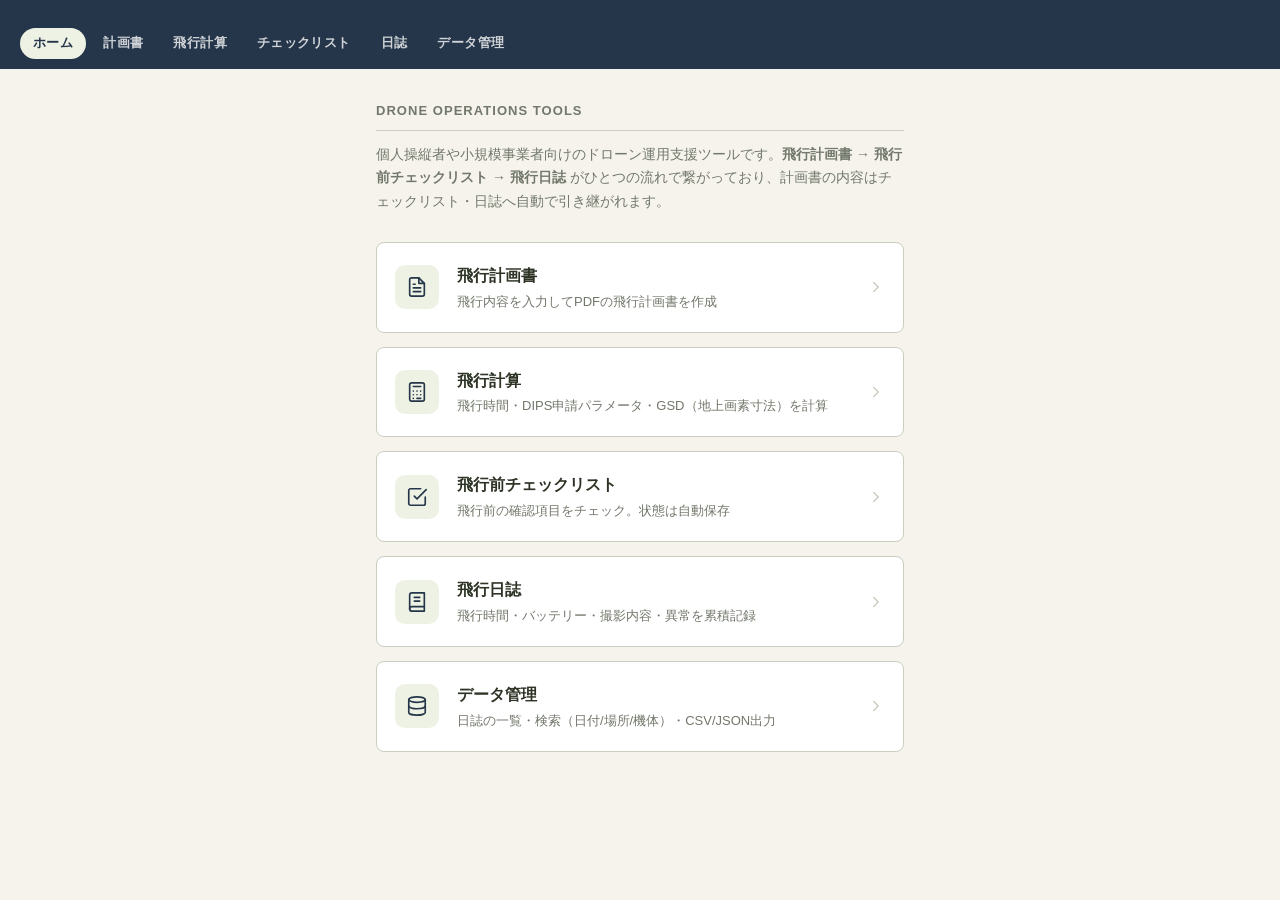
==== index.html @ 58a5f8cb "ヘッダーのSVGアイコン削除とレイアウト改善 - 全ページのヘッダーからSVG（太陽マーク）を削除 - flight-log.html: 480px以下で飛行日と飛行時間を1列表示に変更し、入力欄の高" ====
<!DOCTYPE html>
<html lang="ja">
<head>
  <meta charset="UTF-8">
  <meta name="viewport" content="width=device-width, initial-scale=1.0">
  <title>ドローン運用ツール</title>
  <link rel="manifest" href="manifest.json">
  <meta name="theme-color" content="#25364A">
  <style>
    *, *::before, *::after { box-sizing: border-box; margin: 0; padding: 0; }

    :root {
      --accent: #25364A;
      --accent-light: #EEF2E4;
      --border: #C8CEC0;
      --text: #2D3325;
      --muted: #72786B;
      --bg: #F5F3EC;
      --white: #ffffff;
      --radius: 8px;
    }

    body {
      font-family: "Hiragino Kaku Gothic ProN", "Hiragino Sans", "Noto Sans JP", Meiryo, sans-serif;
      background: var(--bg);
      color: var(--text);
      font-size: 15px;
      line-height: 1.6;
      min-height: 100vh;
    }

    /* ===== ヘッダー ===== */
    .site-header {
      background: var(--accent);
      color: #fff;
      padding: 14px 24px;
      display: flex;
      align-items: center;
      gap: 12px;
    }
    .site-header svg { flex-shrink: 0; }
    .site-header h1 { font-size: 18px; font-weight: 700; letter-spacing: .03em; }

    /* ===== コンテナ ===== */
    .container {
      max-width: 560px;
      margin: 0 auto;
      padding: 32px 16px 64px;
    }

    /* ===== 説明文 ===== */
    .page-label {
      font-size: 13px;
      font-weight: 700;
      text-transform: uppercase;
      letter-spacing: .08em;
      color: var(--muted);
      margin-bottom: 12px;
      padding-bottom: 8px;
      border-bottom: 1px solid var(--border);
    }

    .page-desc {
      font-size: 14px;
      color: var(--muted);
      margin-bottom: 28px;
      line-height: 1.7;
    }

    /* ===== ツールカード一覧 ===== */
    .tool-list {
      display: flex;
      flex-direction: column;
      gap: 14px;
    }

    /* ===== カード ===== */
    .tool-card {
      display: flex;
      align-items: center;
      gap: 18px;
      padding: 20px 18px;
      background: var(--white);
      border: 1px solid var(--border);
      border-radius: var(--radius);
      text-decoration: none;
      color: inherit;
      transition: background .18s, border-color .18s, box-shadow .18s, transform .12s;
      -webkit-tap-highlight-color: transparent;
    }
    .tool-card:hover {
      background: var(--accent-light);
      border-color: var(--accent);
      box-shadow: 0 4px 14px rgba(37, 54, 74, .12);
      transform: translateY(-2px);
    }
    .tool-card:active {
      transform: translateY(0);
      box-shadow: 0 2px 6px rgba(37, 54, 74, .10);
    }

    /* カードアイコン */
    .card-icon {
      flex-shrink: 0;
      width: 44px;
      height: 44px;
      background: var(--accent-light);
      border-radius: 10px;
      display: flex;
      align-items: center;
      justify-content: center;
      transition: background .18s;
    }
    .tool-card:hover .card-icon {
      background: var(--white);
    }

    /* カードテキスト */
    .card-body {
      flex: 1;
      min-width: 0;
    }
    .card-title {
      display: block;
      font-size: 16px;
      font-weight: 700;
      color: var(--text);
      margin-bottom: 3px;
    }
    .card-desc {
      display: block;
      font-size: 13px;
      color: var(--muted);
      line-height: 1.55;
    }

    /* 矢印 */
    .card-arrow {
      flex-shrink: 0;
      color: var(--border);
      transition: color .18s, transform .18s;
    }
    .tool-card:hover .card-arrow {
      color: var(--accent);
      transform: translateX(3px);
    }

    /* ===== スマホ対応 ===== */
    @media (max-width: 480px) {
      .site-header { padding: 12px 16px; }
      .site-header h1 { font-size: 16px; }
      .container { padding: 24px 12px 56px; }
      .tool-card { padding: 16px 14px; gap: 14px; }
      .card-icon { width: 40px; height: 40px; }
      .card-title { font-size: 15px; }
    }
  
    /* ===== 共通ナビ ===== */
    .site-nav {
      background: var(--accent);
      display: flex;
      gap: 4px;
      padding: 0 20px 10px;
      overflow-x: auto;
      -webkit-overflow-scrolling: touch;
      scrollbar-width: none;
    }
    .site-nav::-webkit-scrollbar { display: none; }
    .site-nav a {
      color: rgba(255, 255, 255, .78);
      text-decoration: none;
      font-size: 13px;
      font-weight: 700;
      padding: 5px 13px;
      border-radius: 999px;
      white-space: nowrap;
      letter-spacing: .03em;
      transition: background .15s, color .15s;
    }
    .site-nav a:hover { color: #fff; background: rgba(255, 255, 255, .14); }
    .site-nav a[aria-current="page"] {
      background: var(--accent-light);
      color: var(--accent);
    }
    @media print { .site-nav { display: none !important; } }
    @media (max-width: 480px) {
      .site-nav { padding: 0 14px 9px; }
    }
  </style>
</head>
<body>

<header class="site-header">
</header>

<nav class="site-nav" aria-label="ツール間ナビゲーション">
  <a href="index.html" aria-current="page">ホーム</a>
  <a href="flight-plan.html">計画書</a>
  <a href="calculator.html">飛行計算</a>
  <a href="checklist.html">チェックリスト</a>
  <a href="flight-log.html">日誌</a>
  <a href="data.html">データ管理</a>
</nav>


<div class="container">

  <div class="page-label">Drone Operations Tools</div>
  <p class="page-desc">個人操縦者や小規模事業者向けのドローン運用支援ツールです。<strong>飛行計画書 → 飛行前チェックリスト → 飛行日誌</strong> がひとつの流れで繋がっており、計画書の内容はチェックリスト・日誌へ自動で引き継がれます。</p>

  <div class="tool-list">

    <a class="tool-card" href="flight-plan.html">
      <div class="card-icon">
        <svg width="22" height="22" viewBox="0 0 24 24" fill="none" stroke="#25364A" stroke-width="1.8" stroke-linecap="round" stroke-linejoin="round">
          <path d="M14 2H6a2 2 0 0 0-2 2v16a2 2 0 0 0 2 2h12a2 2 0 0 0 2-2V8z"/>
          <polyline points="14 2 14 8 20 8"/>
          <line x1="16" y1="13" x2="8" y2="13"/>
          <line x1="16" y1="17" x2="8" y2="17"/>
          <polyline points="10 9 9 9 8 9"/>
        </svg>
      </div>
      <div class="card-body">
        <span class="card-title">飛行計画書</span>
        <span class="card-desc">飛行内容を入力してPDFの飛行計画書を作成</span>
      </div>
      <svg class="card-arrow" width="18" height="18" viewBox="0 0 24 24" fill="none" stroke="currentColor" stroke-width="2" stroke-linecap="round" stroke-linejoin="round">
        <polyline points="9 18 15 12 9 6"/>
      </svg>
    </a>

    <a class="tool-card" href="calculator.html">
      <div class="card-icon">
        <svg width="22" height="22" viewBox="0 0 24 24" fill="none" stroke="#25364A" stroke-width="1.8" stroke-linecap="round" stroke-linejoin="round">
          <rect x="4" y="2" width="16" height="20" rx="2"/>
          <line x1="8" y1="6" x2="16" y2="6"/>
          <line x1="8" y1="11" x2="8" y2="11.01"/><line x1="12" y1="11" x2="12" y2="11.01"/><line x1="16" y1="11" x2="16" y2="11.01"/>
          <line x1="8" y1="15" x2="8" y2="15.01"/><line x1="12" y1="15" x2="12" y2="15.01"/><line x1="16" y1="15" x2="16" y2="15.01"/>
          <line x1="8" y1="19" x2="8" y2="19.01"/><line x1="12" y1="19" x2="16" y2="19"/>
        </svg>
      </div>
      <div class="card-body">
        <span class="card-title">飛行計算</span>
        <span class="card-desc">飛行時間・DIPS申請パラメータ・GSD（地上画素寸法）を計算</span>
      </div>
      <svg class="card-arrow" width="18" height="18" viewBox="0 0 24 24" fill="none" stroke="currentColor" stroke-width="2" stroke-linecap="round" stroke-linejoin="round">
        <polyline points="9 18 15 12 9 6"/>
      </svg>
    </a>

    <a class="tool-card" href="checklist.html">
      <div class="card-icon">
        <svg width="22" height="22" viewBox="0 0 24 24" fill="none" stroke="#25364A" stroke-width="1.8" stroke-linecap="round" stroke-linejoin="round">
          <polyline points="9 11 12 14 22 4"/>
          <path d="M21 12v7a2 2 0 0 1-2 2H5a2 2 0 0 1-2-2V5a2 2 0 0 1 2-2h11"/>
        </svg>
      </div>
      <div class="card-body">
        <span class="card-title">飛行前チェックリスト</span>
        <span class="card-desc">飛行前の確認項目をチェック。状態は自動保存</span>
      </div>
      <svg class="card-arrow" width="18" height="18" viewBox="0 0 24 24" fill="none" stroke="currentColor" stroke-width="2" stroke-linecap="round" stroke-linejoin="round">
        <polyline points="9 18 15 12 9 6"/>
      </svg>
    </a>

    <a class="tool-card" href="flight-log.html">
      <div class="card-icon">
        <svg width="22" height="22" viewBox="0 0 24 24" fill="none" stroke="#25364A" stroke-width="1.8" stroke-linecap="round" stroke-linejoin="round">
          <path d="M4 19.5A2.5 2.5 0 0 1 6.5 17H20"/>
          <path d="M6.5 2H20v20H6.5A2.5 2.5 0 0 1 4 19.5v-15A2.5 2.5 0 0 1 6.5 2z"/>
          <line x1="9" y1="7" x2="15" y2="7"/>
          <line x1="9" y1="11" x2="15" y2="11"/>
        </svg>
      </div>
      <div class="card-body">
        <span class="card-title">飛行日誌</span>
        <span class="card-desc">飛行時間・バッテリー・撮影内容・異常を累積記録</span>
      </div>
      <svg class="card-arrow" width="18" height="18" viewBox="0 0 24 24" fill="none" stroke="currentColor" stroke-width="2" stroke-linecap="round" stroke-linejoin="round">
        <polyline points="9 18 15 12 9 6"/>
      </svg>
    </a>

    <a class="tool-card" href="data.html">
      <div class="card-icon">
        <svg width="22" height="22" viewBox="0 0 24 24" fill="none" stroke="#25364A" stroke-width="1.8" stroke-linecap="round" stroke-linejoin="round">
          <ellipse cx="12" cy="5" rx="9" ry="3"/>
          <path d="M21 12c0 1.66-4 3-9 3s-9-1.34-9-3"/>
          <path d="M3 5v14c0 1.66 4 3 9 3s9-1.34 9-3V5"/>
        </svg>
      </div>
      <div class="card-body">
        <span class="card-title">データ管理</span>
        <span class="card-desc">日誌の一覧・検索（日付/場所/機体）・CSV/JSON出力</span>
      </div>
      <svg class="card-arrow" width="18" height="18" viewBox="0 0 24 24" fill="none" stroke="currentColor" stroke-width="2" stroke-linecap="round" stroke-linejoin="round">
        <polyline points="9 18 15 12 9 6"/>
      </svg>
    </a>

  </div></div><script>if("serviceWorker" in navigator){navigator.serviceWorker.register("sw.js").catch(()=>{});}</script>
</body>
</html>
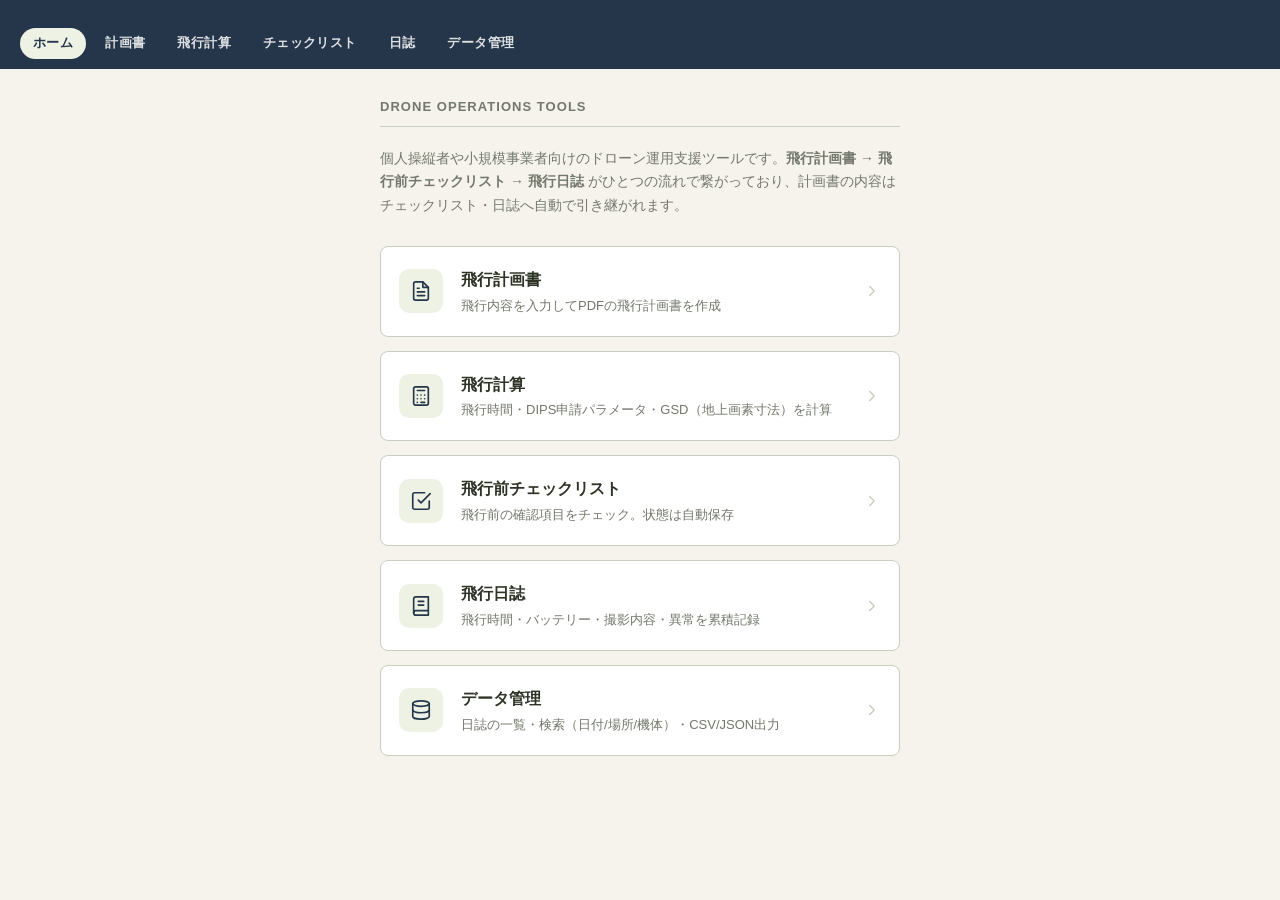
==== commit 90c458a0: "共通スタイルを theme.css に統一（calculator.html 基準） - 全6ページに重複していた CSS を theme.css に集約 - ナビを折り返し表示に統一（狭い画面でもリン" ====
--- a/index.html
+++ b/index.html
@@ -6,60 +6,12 @@
   <title>ドローン運用ツール</title>
   <link rel="manifest" href="manifest.json">
   <meta name="theme-color" content="#25364A">
+  <link rel="stylesheet" href="theme.css">
   <style>
-    *, *::before, *::after { box-sizing: border-box; margin: 0; padding: 0; }
-
-    :root {
-      --accent: #25364A;
-      --accent-light: #EEF2E4;
-      --border: #C8CEC0;
-      --text: #2D3325;
-      --muted: #72786B;
-      --bg: #F5F3EC;
-      --white: #ffffff;
-      --radius: 8px;
-    }
-
-    body {
-      font-family: "Hiragino Kaku Gothic ProN", "Hiragino Sans", "Noto Sans JP", Meiryo, sans-serif;
-      background: var(--bg);
-      color: var(--text);
-      font-size: 15px;
-      line-height: 1.6;
-      min-height: 100vh;
-    }
-
-    /* ===== ヘッダー ===== */
-    .site-header {
-      background: var(--accent);
-      color: #fff;
-      padding: 14px 24px;
-      display: flex;
-      align-items: center;
-      gap: 12px;
-    }
-    .site-header svg { flex-shrink: 0; }
-    .site-header h1 { font-size: 18px; font-weight: 700; letter-spacing: .03em; }
-
-    /* ===== コンテナ ===== */
-    .container {
-      max-width: 560px;
-      margin: 0 auto;
-      padding: 32px 16px 64px;
-    }
+    /* ===== ページ固有スタイル（共通部分は theme.css 参照） ===== */
+    .container { max-width: 560px; }
 
     /* ===== 説明文 ===== */
-    .page-label {
-      font-size: 13px;
-      font-weight: 700;
-      text-transform: uppercase;
-      letter-spacing: .08em;
-      color: var(--muted);
-      margin-bottom: 12px;
-      padding-bottom: 8px;
-      border-bottom: 1px solid var(--border);
-    }
-
     .page-desc {
       font-size: 14px;
       color: var(--muted);
@@ -147,44 +99,9 @@
 
     /* ===== スマホ対応 ===== */
     @media (max-width: 480px) {
-      .site-header { padding: 12px 16px; }
-      .site-header h1 { font-size: 16px; }
-      .container { padding: 24px 12px 56px; }
       .tool-card { padding: 16px 14px; gap: 14px; }
       .card-icon { width: 40px; height: 40px; }
       .card-title { font-size: 15px; }
-    }
-  
-    /* ===== 共通ナビ ===== */
-    .site-nav {
-      background: var(--accent);
-      display: flex;
-      gap: 4px;
-      padding: 0 20px 10px;
-      overflow-x: auto;
-      -webkit-overflow-scrolling: touch;
-      scrollbar-width: none;
-    }
-    .site-nav::-webkit-scrollbar { display: none; }
-    .site-nav a {
-      color: rgba(255, 255, 255, .78);
-      text-decoration: none;
-      font-size: 13px;
-      font-weight: 700;
-      padding: 5px 13px;
-      border-radius: 999px;
-      white-space: nowrap;
-      letter-spacing: .03em;
-      transition: background .15s, color .15s;
-    }
-    .site-nav a:hover { color: #fff; background: rgba(255, 255, 255, .14); }
-    .site-nav a[aria-current="page"] {
-      background: var(--accent-light);
-      color: var(--accent);
-    }
-    @media print { .site-nav { display: none !important; } }
-    @media (max-width: 480px) {
-      .site-nav { padding: 0 14px 9px; }
     }
   </style>
 </head>
--- a/theme.css
+++ b/theme.css
@@ -0,0 +1,146 @@
+/* =========================================================
+   ドローン運用ツール 共通デザインガイドライン (theme.css)
+   基準ページ: calculator.html
+
+   設計原則（屋外・強い日差し・スマートフォン操作を前提）
+   - 視認性    : ラベルは濃色 --label / 13px太字。淡色文字は補足にのみ使う
+   - 誤操作防止: 入力文字は16px（iOS Safariのフォーカス時自動ズームを抑止）
+                 タッチターゲットは原則44px以上
+   - ナビ      : 画面が狭いときは折り返して全リンクを常時表示
+                 （横スクロールで隠れるリンクを作らない）
+
+   読み込み順: 各ページで theme.css を先に読み込み、
+   ページ固有の <style> で必要な部分だけ上書きする
+   ========================================================= */
+
+*, *::before, *::after { box-sizing: border-box; margin: 0; padding: 0; }
+
+:root {
+  --accent: #25364A;        /* 基調色（ヘッダー・主要ボタン・強調値） */
+  --accent-light: #EEF2E4;  /* 基調の淡色（選択状態・カード見出し背景） */
+  --border: #C8CEC0;        /* 罫線 */
+  --text: #2D3325;          /* 本文 */
+  --muted: #72786B;         /* 補足文字（小さい注記のみに使用） */
+  --label: #3A4032;         /* フォームラベル専用の濃色（屋外視認性） */
+  --bg: #F5F3EC;            /* ページ背景 */
+  --white: #fff;
+  --radius: 8px;            /* カード角丸（入力欄は6px） */
+  --danger: #b03a3a;        /* 警告: 枠線・アイコン */
+  --danger-dark: #8a2f2f;   /* 警告: 文字 */
+  --ok: #9DB87C;            /* 良好: 枠線 */
+  --ok-bg: #F2F7EA;         /* 良好: 背景 */
+  --ok-text: #3E5226;       /* 良好: 文字 */
+}
+
+body {
+  font-family: "Hiragino Kaku Gothic ProN", "Hiragino Sans", "Noto Sans JP", Meiryo, sans-serif;
+  background: var(--bg);
+  color: var(--text);
+  font-size: 15px;
+  line-height: 1.6;
+  min-height: 100vh;
+}
+
+/* ===== ヘッダー ===== */
+.site-header { background: var(--accent); color: #fff; padding: 14px 24px; display: flex; align-items: center; gap: 12px; }
+.site-header svg { flex-shrink: 0; }
+.site-header h1 { font-size: 18px; font-weight: 700; letter-spacing: .03em; }
+.site-header a { color: inherit; text-decoration: none; display: flex; align-items: center; gap: 12px; }
+
+/* ===== 共通ナビ（狭い画面では折り返し＝全リンク常時表示） ===== */
+.site-nav { background: var(--accent); padding: 0 20px 10px; display: flex; gap: 6px; flex-wrap: wrap; }
+.site-nav a {
+  color: rgba(255,255,255,.85); text-decoration: none; font-size: 13px; font-weight: 700;
+  padding: 5px 13px; border-radius: 999px; white-space: nowrap; letter-spacing: .03em;
+  transition: background .15s, color .15s;
+}
+.site-nav a:hover { color: #fff; background: rgba(255,255,255,.14); }
+.site-nav a[aria-current="page"] { background: var(--accent-light); color: var(--accent); }
+
+/* ===== コンテナ（max-width は各ページで指定） ===== */
+.container { margin: 0 auto; padding: 28px 20px 60px; }
+
+.page-label {
+  font-size: 13px; font-weight: 700; text-transform: uppercase; letter-spacing: .08em;
+  color: var(--muted); margin-bottom: 20px; padding-bottom: 8px;
+  border-bottom: 1px solid var(--border);
+}
+
+/* ===== カード ===== */
+.card {
+  background: var(--white); border: 1px solid var(--border);
+  border-radius: var(--radius); padding: 20px 18px; margin-bottom: 24px;
+}
+.card h2 {
+  font-size: 13px; font-weight: 700; text-transform: uppercase; letter-spacing: .08em;
+  color: var(--muted); margin-bottom: 16px; padding-bottom: 8px;
+  border-bottom: 1px solid var(--border);
+}
+
+/* ===== フォーム ===== */
+.field { margin-bottom: 16px; min-width: 0; }
+.field label { display: block; font-size: 13px; font-weight: 700; color: var(--label); margin-bottom: 4px; }
+.field input, .field select, .field textarea {
+  width: 100%; padding: 10px 12px; border: 1px solid var(--border); border-radius: 6px;
+  font-size: 16px; font-family: inherit; background: var(--white); color: var(--text);
+}
+.field input, .field select { font-weight: 600; }
+/* iOS Safari の独自スタイルをリセット（select は矢印が消えるため対象外） */
+.field input, .field textarea { -webkit-appearance: none; -moz-appearance: none; appearance: none; }
+.field input:focus, .field select:focus, .field textarea:focus { outline: 2px solid var(--accent); outline-offset: -1px; }
+.field textarea { resize: vertical; min-height: 72px; }
+.field .hint { font-size: 11px; color: var(--muted); margin-top: 2px; }
+.field input.invalid { border-color: var(--danger); background: #fdf3f3; }
+input[type="date"], input[type="time"] { min-height: 44px; }
+
+.field-row { display: grid; grid-template-columns: 1fr 1fr; gap: 14px; }
+.field-row-3 { display: grid; grid-template-columns: 1fr 1fr 1fr; gap: 14px; }
+
+/* ===== ボタン ===== */
+.btn {
+  padding: 11px 16px; border-radius: var(--radius); font-family: inherit;
+  font-size: 14px; font-weight: 700; cursor: pointer;
+  display: inline-flex; align-items: center; justify-content: center; gap: 7px;
+  transition: background .15s, color .15s, transform .1s;
+  -webkit-tap-highlight-color: transparent; text-decoration: none;
+}
+.btn:active { transform: scale(.98); }
+.btn-primary { background: var(--accent); color: #fff; border: 2px solid var(--accent); width: 100%; }
+.btn-primary:hover { background: #34495f; border-color: #34495f; }
+.btn-outline { background: transparent; color: var(--accent); border: 2px solid var(--accent); }
+.btn-outline:hover { background: var(--accent); color: #fff; }
+.btn-row { display: grid; grid-template-columns: 1fr 1fr; gap: 12px; }
+
+/* ===== 注意ノート・空表示 ===== */
+.note-warn {
+  display: flex; gap: 10px; align-items: flex-start; padding: 10px 12px;
+  background: #fff8e1; border: 1px solid #f0c040; border-radius: 6px;
+  font-size: 13px; color: #5a4500; line-height: 1.65;
+}
+.note-warn svg { flex-shrink: 0; margin-top: 2px; }
+.empty-msg {
+  text-align: center; color: var(--muted); font-size: 14px; padding: 28px 10px;
+  background: var(--white); border: 1px dashed var(--border); border-radius: var(--radius);
+}
+
+/* ===== レスポンシブ ===== */
+@media (max-width: 480px) {
+  .site-header { padding: 12px 16px; }
+  .site-header h1 { font-size: 16px; }
+  .site-nav { padding: 0 14px 9px; }
+  .container { padding: 20px 12px 48px; }
+  .card { padding: 16px 14px; }
+  .field-row, .field-row-3 { grid-template-columns: 1fr; }
+  .field input[type="date"], .field input[type="time"] {
+    padding: 6px 8px; line-height: 1.2; max-width: 100%;
+    overflow: hidden; text-overflow: ellipsis;
+  }
+}
+@media (max-height: 500px) {
+  .field-row, .field-row-3 { grid-template-columns: 1fr; }
+}
+
+/* ===== 印刷 ===== */
+@media print {
+  .site-nav { display: none !important; }
+}
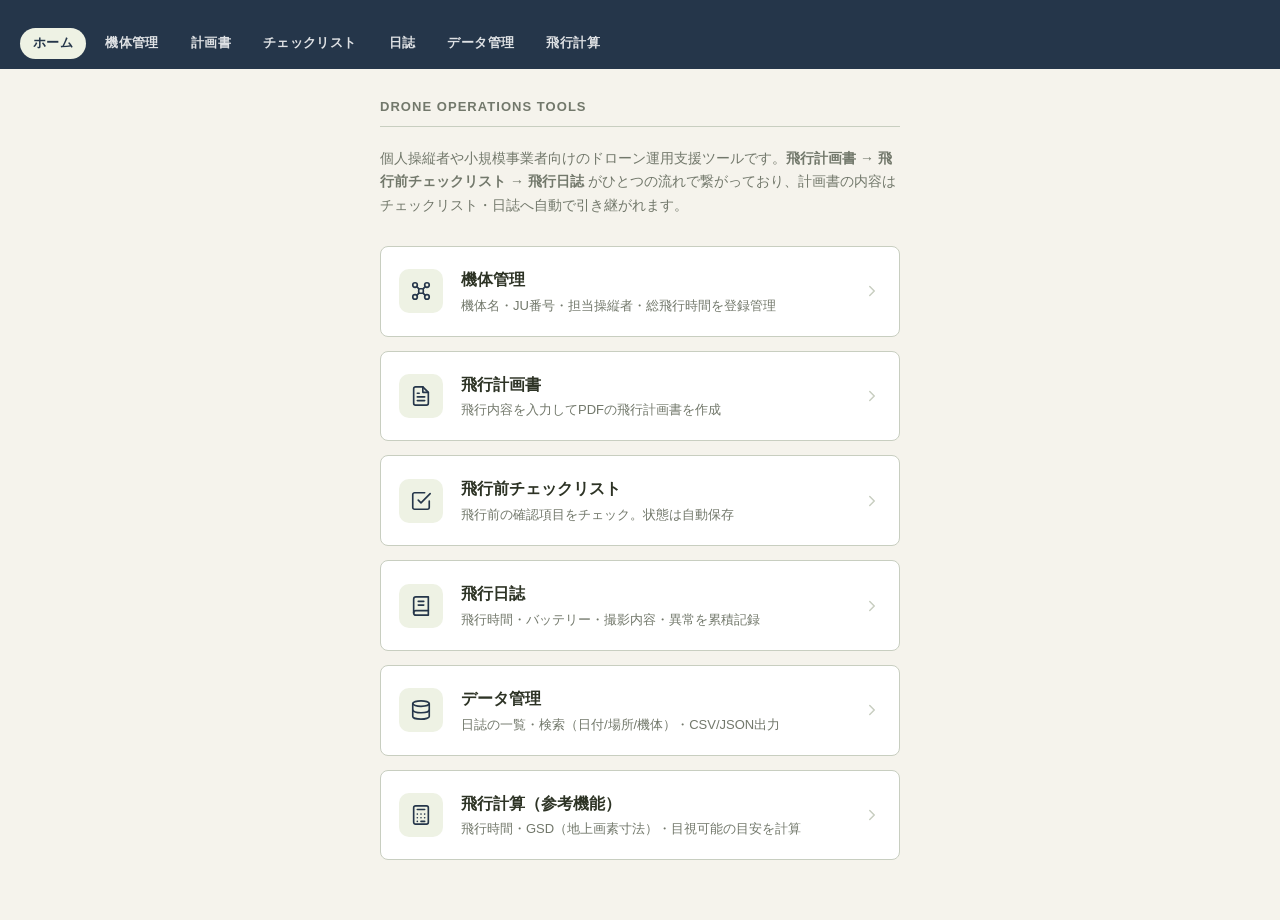
==== commit 614e22dd: "機体管理タブ新設と全タブの機能拡張（改善指示書セクション2〜7） - 機体管理 (aircraft.html 新規): 機体名・JU番号・担当操縦者・総飛行時間   （繰越値＋日誌累計）の登録・編集・" ====
--- a/index.html
+++ b/index.html
@@ -112,11 +112,12 @@
 
 <nav class="site-nav" aria-label="ツール間ナビゲーション">
   <a href="index.html" aria-current="page">ホーム</a>
+  <a href="aircraft.html">機体管理</a>
   <a href="flight-plan.html">計画書</a>
-  <a href="calculator.html">飛行計算</a>
   <a href="checklist.html">チェックリスト</a>
   <a href="flight-log.html">日誌</a>
   <a href="data.html">データ管理</a>
+  <a href="calculator.html">飛行計算</a>
 </nav>
 
 
@@ -126,6 +127,29 @@
   <p class="page-desc">個人操縦者や小規模事業者向けのドローン運用支援ツールです。<strong>飛行計画書 → 飛行前チェックリスト → 飛行日誌</strong> がひとつの流れで繋がっており、計画書の内容はチェックリスト・日誌へ自動で引き継がれます。</p>
 
   <div class="tool-list">
+
+    <a class="tool-card" href="aircraft.html">
+      <div class="card-icon">
+        <svg width="22" height="22" viewBox="0 0 24 24" fill="none" stroke="#25364A" stroke-width="1.8" stroke-linecap="round" stroke-linejoin="round">
+          <circle cx="5.5" cy="5.5" r="2.5"/>
+          <circle cx="18.5" cy="5.5" r="2.5"/>
+          <circle cx="5.5" cy="18.5" r="2.5"/>
+          <circle cx="18.5" cy="18.5" r="2.5"/>
+          <rect x="9.5" y="9.5" width="5" height="5" rx="1.2"/>
+          <line x1="7.3" y1="7.3" x2="9.5" y2="9.5"/>
+          <line x1="16.7" y1="7.3" x2="14.5" y2="9.5"/>
+          <line x1="7.3" y1="16.7" x2="9.5" y2="14.5"/>
+          <line x1="16.7" y1="16.7" x2="14.5" y2="14.5"/>
+        </svg>
+      </div>
+      <div class="card-body">
+        <span class="card-title">機体管理</span>
+        <span class="card-desc">機体名・JU番号・担当操縦者・総飛行時間を登録管理</span>
+      </div>
+      <svg class="card-arrow" width="18" height="18" viewBox="0 0 24 24" fill="none" stroke="currentColor" stroke-width="2" stroke-linecap="round" stroke-linejoin="round">
+        <polyline points="9 18 15 12 9 6"/>
+      </svg>
+    </a>
 
     <a class="tool-card" href="flight-plan.html">
       <div class="card-icon">
@@ -146,6 +170,57 @@
       </svg>
     </a>
 
+    <a class="tool-card" href="checklist.html">
+      <div class="card-icon">
+        <svg width="22" height="22" viewBox="0 0 24 24" fill="none" stroke="#25364A" stroke-width="1.8" stroke-linecap="round" stroke-linejoin="round">
+          <polyline points="9 11 12 14 22 4"/>
+          <path d="M21 12v7a2 2 0 0 1-2 2H5a2 2 0 0 1-2-2V5a2 2 0 0 1 2-2h11"/>
+        </svg>
+      </div>
+      <div class="card-body">
+        <span class="card-title">飛行前チェックリスト</span>
+        <span class="card-desc">飛行前の確認項目をチェック。状態は自動保存</span>
+      </div>
+      <svg class="card-arrow" width="18" height="18" viewBox="0 0 24 24" fill="none" stroke="currentColor" stroke-width="2" stroke-linecap="round" stroke-linejoin="round">
+        <polyline points="9 18 15 12 9 6"/>
+      </svg>
+    </a>
+
+    <a class="tool-card" href="flight-log.html">
+      <div class="card-icon">
+        <svg width="22" height="22" viewBox="0 0 24 24" fill="none" stroke="#25364A" stroke-width="1.8" stroke-linecap="round" stroke-linejoin="round">
+          <path d="M4 19.5A2.5 2.5 0 0 1 6.5 17H20"/>
+          <path d="M6.5 2H20v20H6.5A2.5 2.5 0 0 1 4 19.5v-15A2.5 2.5 0 0 1 6.5 2z"/>
+          <line x1="9" y1="7" x2="15" y2="7"/>
+          <line x1="9" y1="11" x2="15" y2="11"/>
+        </svg>
+      </div>
+      <div class="card-body">
+        <span class="card-title">飛行日誌</span>
+        <span class="card-desc">飛行時間・バッテリー・撮影内容・異常を累積記録</span>
+      </div>
+      <svg class="card-arrow" width="18" height="18" viewBox="0 0 24 24" fill="none" stroke="currentColor" stroke-width="2" stroke-linecap="round" stroke-linejoin="round">
+        <polyline points="9 18 15 12 9 6"/>
+      </svg>
+    </a>
+
+    <a class="tool-card" href="data.html">
+      <div class="card-icon">
+        <svg width="22" height="22" viewBox="0 0 24 24" fill="none" stroke="#25364A" stroke-width="1.8" stroke-linecap="round" stroke-linejoin="round">
+          <ellipse cx="12" cy="5" rx="9" ry="3"/>
+          <path d="M21 12c0 1.66-4 3-9 3s-9-1.34-9-3"/>
+          <path d="M3 5v14c0 1.66 4 3 9 3s9-1.34 9-3V5"/>
+        </svg>
+      </div>
+      <div class="card-body">
+        <span class="card-title">データ管理</span>
+        <span class="card-desc">日誌の一覧・検索（日付/場所/機体）・CSV/JSON出力</span>
+      </div>
+      <svg class="card-arrow" width="18" height="18" viewBox="0 0 24 24" fill="none" stroke="currentColor" stroke-width="2" stroke-linecap="round" stroke-linejoin="round">
+        <polyline points="9 18 15 12 9 6"/>
+      </svg>
+    </a>
+
     <a class="tool-card" href="calculator.html">
       <div class="card-icon">
         <svg width="22" height="22" viewBox="0 0 24 24" fill="none" stroke="#25364A" stroke-width="1.8" stroke-linecap="round" stroke-linejoin="round">
@@ -157,59 +232,8 @@
         </svg>
       </div>
       <div class="card-body">
-        <span class="card-title">飛行計算</span>
-        <span class="card-desc">飛行時間・DIPS申請パラメータ・GSD（地上画素寸法）を計算</span>
-      </div>
-      <svg class="card-arrow" width="18" height="18" viewBox="0 0 24 24" fill="none" stroke="currentColor" stroke-width="2" stroke-linecap="round" stroke-linejoin="round">
-        <polyline points="9 18 15 12 9 6"/>
-      </svg>
-    </a>
-
-    <a class="tool-card" href="checklist.html">
-      <div class="card-icon">
-        <svg width="22" height="22" viewBox="0 0 24 24" fill="none" stroke="#25364A" stroke-width="1.8" stroke-linecap="round" stroke-linejoin="round">
-          <polyline points="9 11 12 14 22 4"/>
-          <path d="M21 12v7a2 2 0 0 1-2 2H5a2 2 0 0 1-2-2V5a2 2 0 0 1 2-2h11"/>
-        </svg>
-      </div>
-      <div class="card-body">
-        <span class="card-title">飛行前チェックリスト</span>
-        <span class="card-desc">飛行前の確認項目をチェック。状態は自動保存</span>
-      </div>
-      <svg class="card-arrow" width="18" height="18" viewBox="0 0 24 24" fill="none" stroke="currentColor" stroke-width="2" stroke-linecap="round" stroke-linejoin="round">
-        <polyline points="9 18 15 12 9 6"/>
-      </svg>
-    </a>
-
-    <a class="tool-card" href="flight-log.html">
-      <div class="card-icon">
-        <svg width="22" height="22" viewBox="0 0 24 24" fill="none" stroke="#25364A" stroke-width="1.8" stroke-linecap="round" stroke-linejoin="round">
-          <path d="M4 19.5A2.5 2.5 0 0 1 6.5 17H20"/>
-          <path d="M6.5 2H20v20H6.5A2.5 2.5 0 0 1 4 19.5v-15A2.5 2.5 0 0 1 6.5 2z"/>
-          <line x1="9" y1="7" x2="15" y2="7"/>
-          <line x1="9" y1="11" x2="15" y2="11"/>
-        </svg>
-      </div>
-      <div class="card-body">
-        <span class="card-title">飛行日誌</span>
-        <span class="card-desc">飛行時間・バッテリー・撮影内容・異常を累積記録</span>
-      </div>
-      <svg class="card-arrow" width="18" height="18" viewBox="0 0 24 24" fill="none" stroke="currentColor" stroke-width="2" stroke-linecap="round" stroke-linejoin="round">
-        <polyline points="9 18 15 12 9 6"/>
-      </svg>
-    </a>
-
-    <a class="tool-card" href="data.html">
-      <div class="card-icon">
-        <svg width="22" height="22" viewBox="0 0 24 24" fill="none" stroke="#25364A" stroke-width="1.8" stroke-linecap="round" stroke-linejoin="round">
-          <ellipse cx="12" cy="5" rx="9" ry="3"/>
-          <path d="M21 12c0 1.66-4 3-9 3s-9-1.34-9-3"/>
-          <path d="M3 5v14c0 1.66 4 3 9 3s9-1.34 9-3V5"/>
-        </svg>
-      </div>
-      <div class="card-body">
-        <span class="card-title">データ管理</span>
-        <span class="card-desc">日誌の一覧・検索（日付/場所/機体）・CSV/JSON出力</span>
+        <span class="card-title">飛行計算（参考機能）</span>
+        <span class="card-desc">飛行時間・GSD（地上画素寸法）・目視可能の目安を計算</span>
       </div>
       <svg class="card-arrow" width="18" height="18" viewBox="0 0 24 24" fill="none" stroke="currentColor" stroke-width="2" stroke-linecap="round" stroke-linejoin="round">
         <polyline points="9 18 15 12 9 6"/>
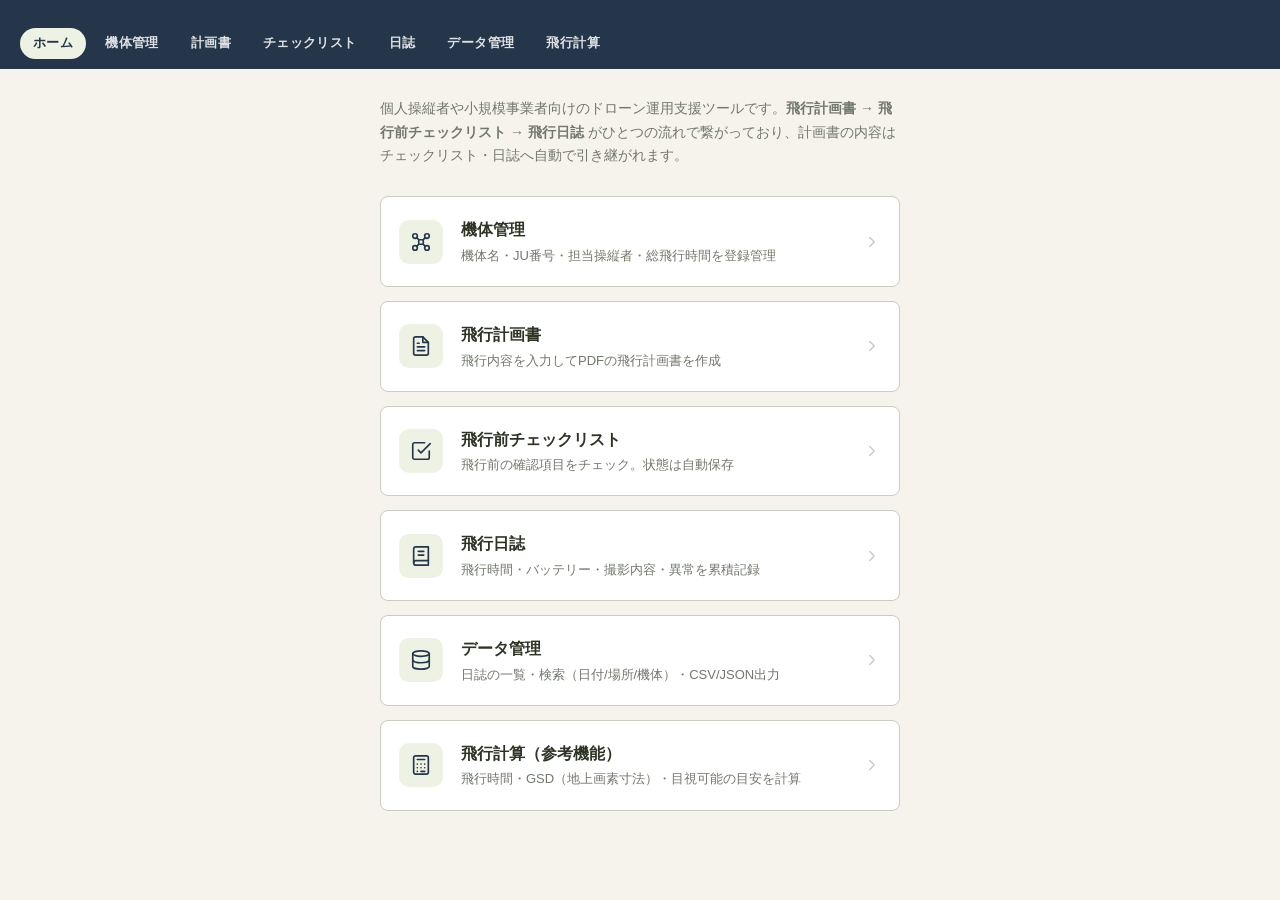
==== commit 0c0af309: "各タブのページラベル/区切り線を整理、チェックリストの進捗バナーを上部固定化（改善指示書 1〜6） - index/aircraft/flight-log/data: ページラベル行と区切り線を削除 " ====
--- a/index.html
+++ b/index.html
@@ -3,7 +3,7 @@
 <head>
   <meta charset="UTF-8">
   <meta name="viewport" content="width=device-width, initial-scale=1.0">
-  <title>ドローン運用ツール</title>
+  <title>ドローン運用ツール | ホーム</title>
   <link rel="manifest" href="manifest.json">
   <meta name="theme-color" content="#25364A">
   <link rel="stylesheet" href="theme.css">
@@ -123,7 +123,6 @@
 
 <div class="container">
 
-  <div class="page-label">Drone Operations Tools</div>
   <p class="page-desc">個人操縦者や小規模事業者向けのドローン運用支援ツールです。<strong>飛行計画書 → 飛行前チェックリスト → 飛行日誌</strong> がひとつの流れで繋がっており、計画書の内容はチェックリスト・日誌へ自動で引き継がれます。</p>
 
   <div class="tool-list">
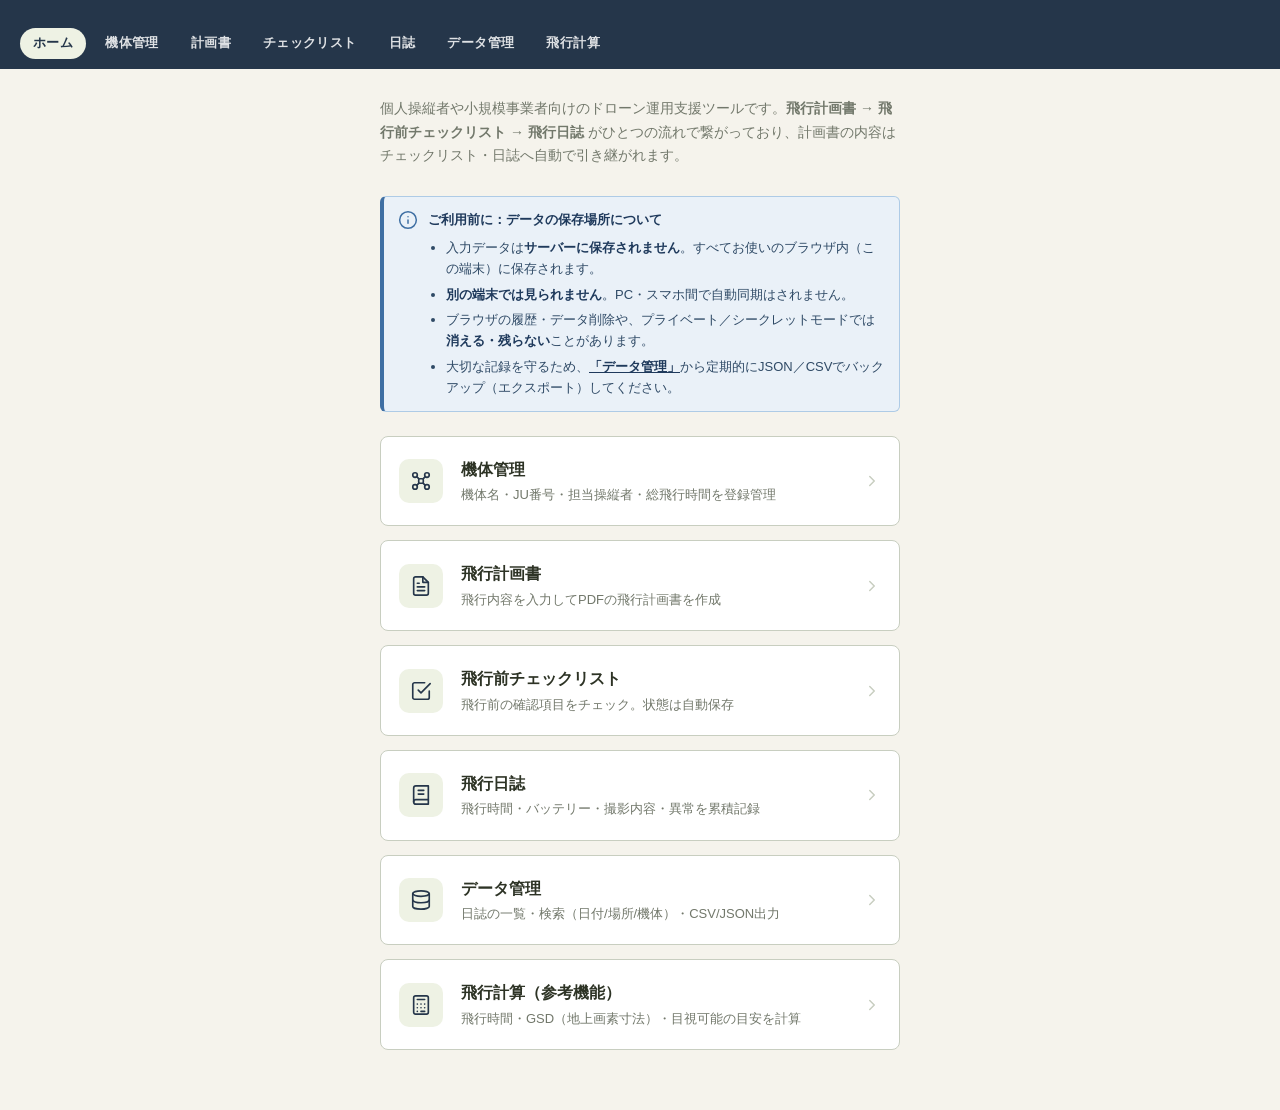
==== commit 3f64a949: "ホーム/データ管理画面にデータ保存先の注意ノートを追加 利用者が「サーバーに保存される」と誤解しデータバックアップを 怠ることを防ぐため、青系の情報ノート(.note-info)を追加。 index." ====
--- a/index.html
+++ b/index.html
@@ -125,6 +125,23 @@
 
   <p class="page-desc">個人操縦者や小規模事業者向けのドローン運用支援ツールです。<strong>飛行計画書 → 飛行前チェックリスト → 飛行日誌</strong> がひとつの流れで繋がっており、計画書の内容はチェックリスト・日誌へ自動で引き継がれます。</p>
 
+  <div class="note-info" role="note">
+    <svg width="20" height="20" viewBox="0 0 24 24" fill="none" stroke="#3f6fa3" stroke-width="1.8" stroke-linecap="round" stroke-linejoin="round">
+      <circle cx="12" cy="12" r="10"/>
+      <line x1="12" y1="16" x2="12" y2="12"/>
+      <line x1="12" y1="8" x2="12.01" y2="8"/>
+    </svg>
+    <div>
+      <span class="note-info-title">ご利用前に：データの保存場所について</span>
+      <ul>
+        <li>入力データは<strong>サーバーに保存されません</strong>。すべてお使いのブラウザ内（この端末）に保存されます。</li>
+        <li><strong>別の端末では見られません</strong>。PC・スマホ間で自動同期はされません。</li>
+        <li>ブラウザの履歴・データ削除や、プライベート／シークレットモードでは<strong>消える・残らない</strong>ことがあります。</li>
+        <li>大切な記録を守るため、<a href="data.html">「データ管理」</a>から定期的にJSON／CSVでバックアップ（エクスポート）してください。</li>
+      </ul>
+    </div>
+  </div>
+
   <div class="tool-list">
 
     <a class="tool-card" href="aircraft.html">
--- a/theme.css
+++ b/theme.css
@@ -123,6 +123,22 @@
   background: var(--white); border: 1px dashed var(--border); border-radius: var(--radius);
 }
 
+/* 情報・案内ノート（青系）: データ保存先の注意喚起など */
+.note-info {
+  display: flex; gap: 10px; align-items: flex-start;
+  padding: 12px 14px; margin-bottom: 24px;
+  background: #eaf1f8; border: 1px solid #aecbe6;
+  border-left: 4px solid #3f6fa3; border-radius: 6px;
+  font-size: 13px; color: #2f4a66; line-height: 1.65;
+}
+.note-info svg { flex-shrink: 0; margin-top: 1px; }
+.note-info strong { color: #1f3a5c; }
+.note-info-title { display: block; font-weight: 700; color: #1f3a5c; margin-bottom: 6px; }
+.note-info ul { margin: 0; padding-left: 18px; }
+.note-info li { margin-bottom: 4px; }
+.note-info li:last-child { margin-bottom: 0; }
+.note-info a { color: #1f3a5c; font-weight: 700; }
+
 /* ===== レスポンシブ ===== */
 @media (max-width: 480px) {
   .site-header { padding: 12px 16px; }
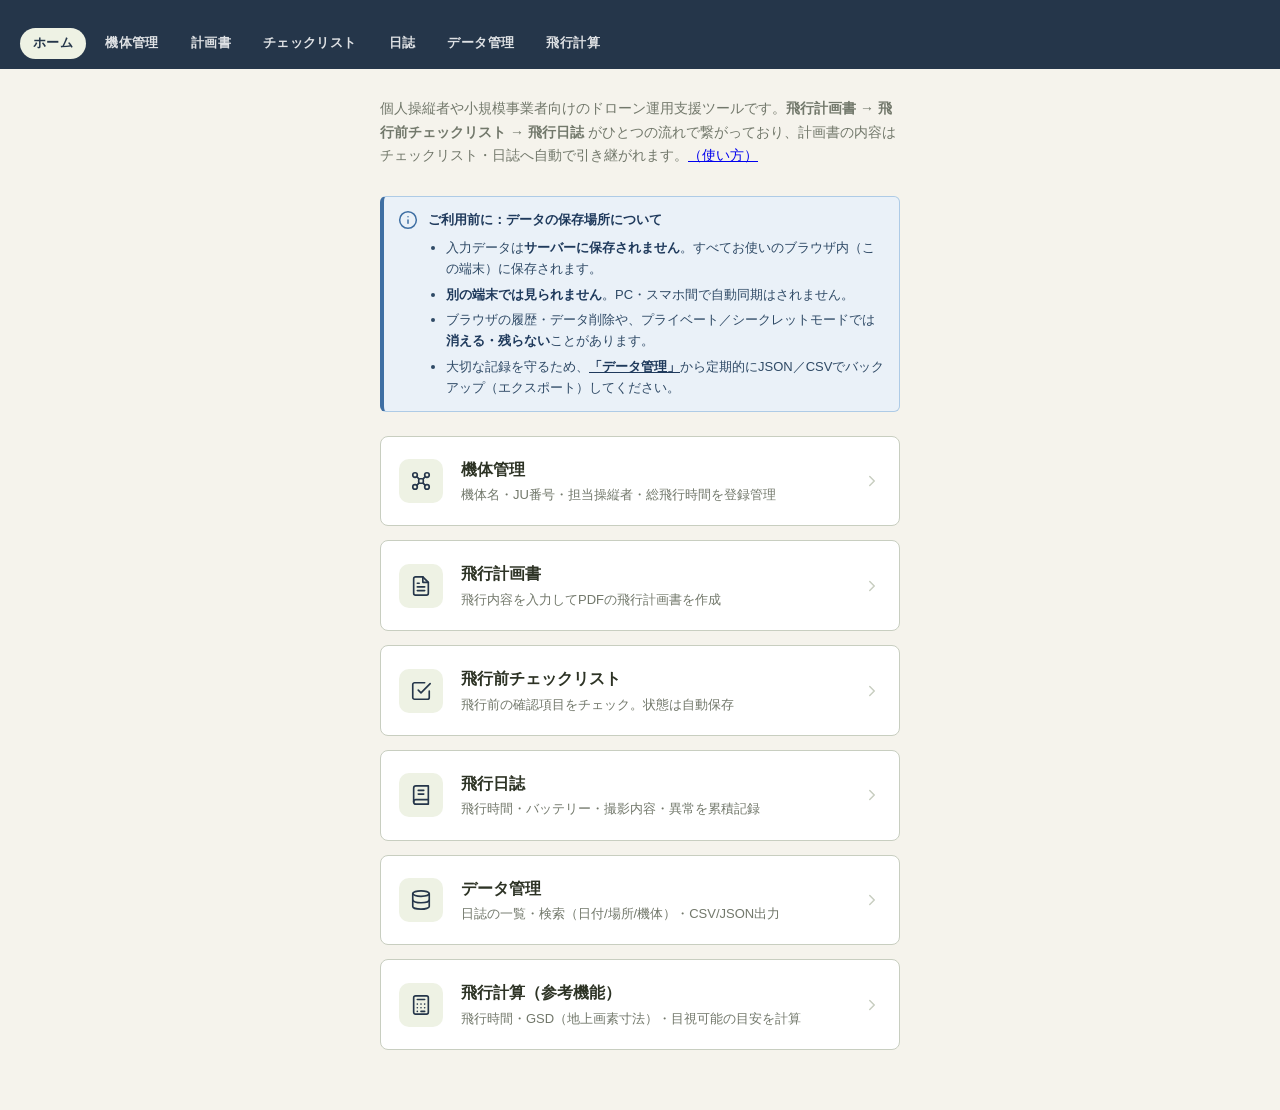
==== commit 8601a80c: "index.html: 説明文末尾に userguide.html への「（使い方）」リンクを追加 Co-Authored-By: Claude Opus 4.8 <noreply@anthropic" ====
--- a/index.html
+++ b/index.html
@@ -123,7 +123,7 @@
 
 <div class="container">
 
-  <p class="page-desc">個人操縦者や小規模事業者向けのドローン運用支援ツールです。<strong>飛行計画書 → 飛行前チェックリスト → 飛行日誌</strong> がひとつの流れで繋がっており、計画書の内容はチェックリスト・日誌へ自動で引き継がれます。</p>
+  <p class="page-desc">個人操縦者や小規模事業者向けのドローン運用支援ツールです。<strong>飛行計画書 → 飛行前チェックリスト → 飛行日誌</strong> がひとつの流れで繋がっており、計画書の内容はチェックリスト・日誌へ自動で引き継がれます。<a href="userguide.html">（使い方）</a></p>
 
   <div class="note-info" role="note">
     <svg width="20" height="20" viewBox="0 0 24 24" fill="none" stroke="#3f6fa3" stroke-width="1.8" stroke-linecap="round" stroke-linejoin="round">
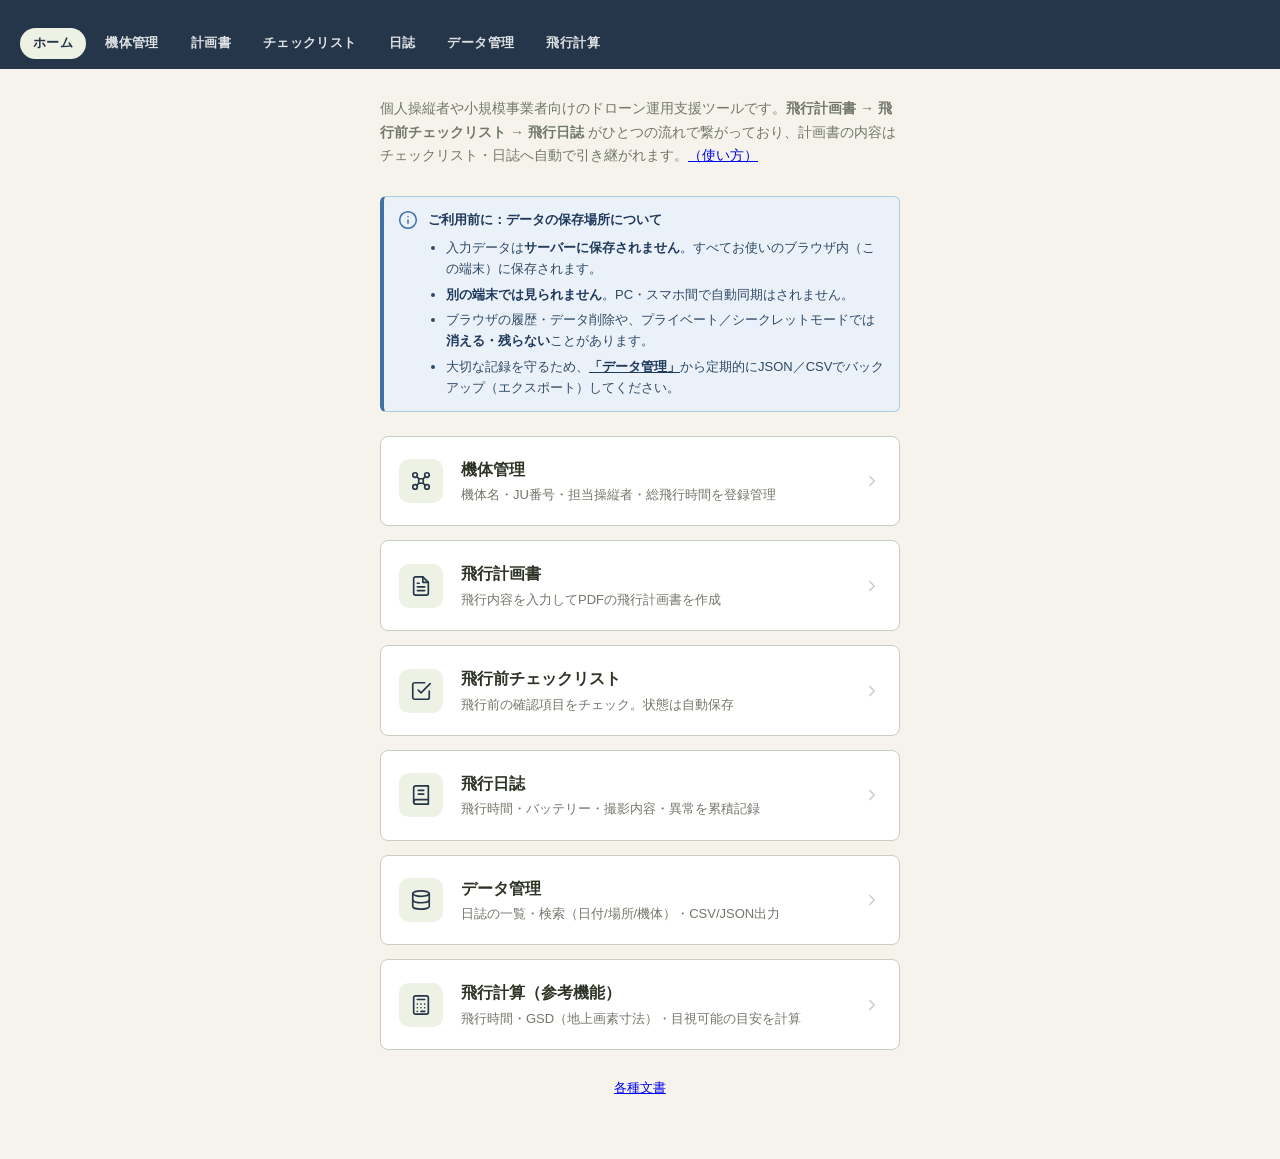
==== commit 2cf18673: "feat: index.htmlに各種文書ページへのリンクを追加" ====
--- a/index.html
+++ b/index.html
@@ -256,6 +256,12 @@
       </svg>
     </a>
 
-  </div></div><script>if("serviceWorker" in navigator){navigator.serviceWorker.register("sw.js").catch(()=>{});}</script>
+  </div>
+
+  <p style="margin-top: 28px; text-align: center; font-size: 13px;">
+    <a href="https://morihrkz.github.io/mlitdocs/">各種文書</a>
+  </p>
+
+  </div><script>if("serviceWorker" in navigator){navigator.serviceWorker.register("sw.js").catch(()=>{});}</script>
 </body>
 </html>
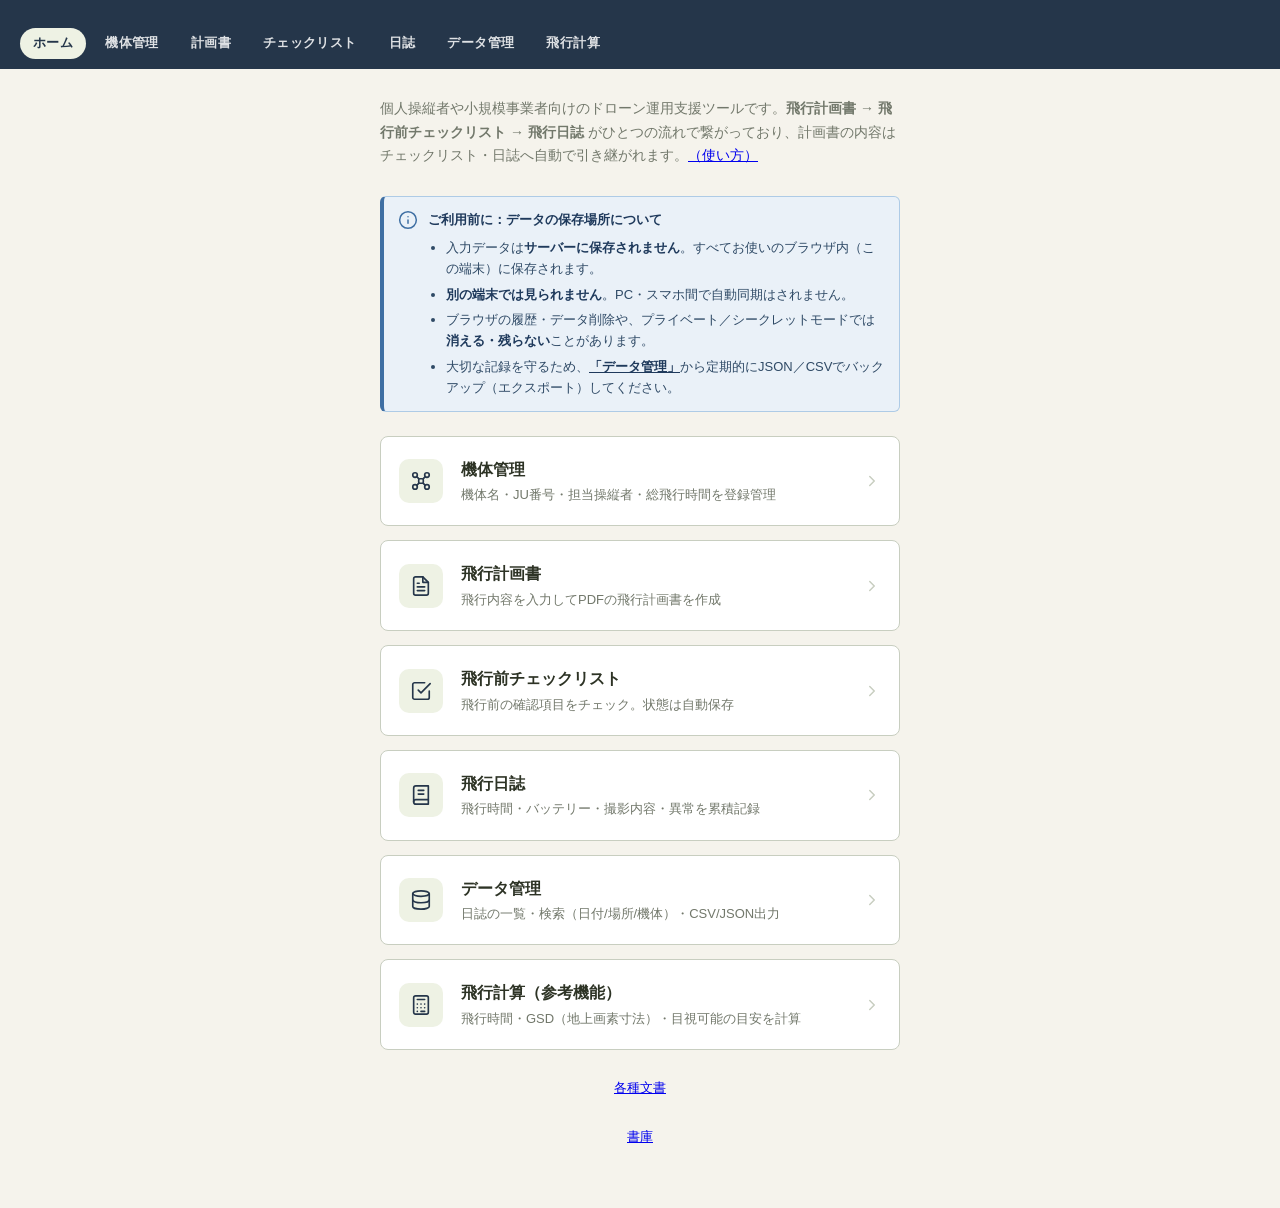
==== commit 2faeaf16: "feat: index.htmlに書庫ページへのリンクを追加、CLAUDE.mdにルール追記" ====
--- a/index.html
+++ b/index.html
@@ -262,6 +262,10 @@
     <a href="https://morihrkz.github.io/mlitdocs/">各種文書</a>
   </p>
 
+  <p style="margin-top: 28px; text-align: center; font-size: 13px;">
+    <a href="https://morihrkz.github.io/library/">書庫</a>
+  </p>
+
   </div><script>if("serviceWorker" in navigator){navigator.serviceWorker.register("sw.js").catch(()=>{});}</script>
 </body>
 </html>
